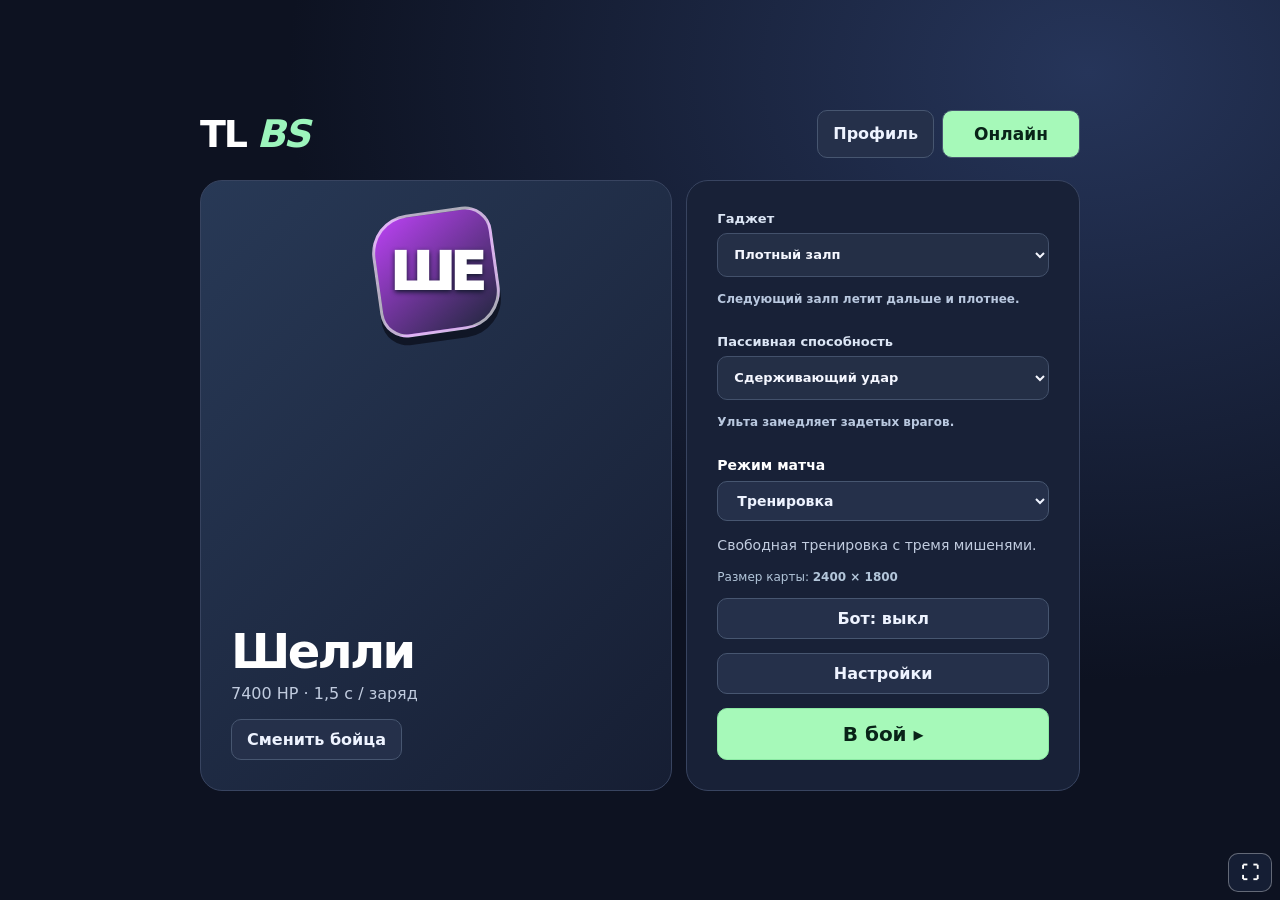
==== index.html @ cf193f2e "Add Bibi, Rico and Spike gadgets and star powers" ====
<!DOCTYPE html>
<html lang="ru">
<head>
    <meta charset="UTF-8">
    <meta name="viewport" content="width=device-width, initial-scale=1.0, maximum-scale=1.0, user-scalable=no, viewport-fit=cover">
    <title>TL BS</title>
    <link rel="stylesheet" href="css/style.css?v=20261128-release5">
</head>
<body>
<button id="fullscreen-toggle" type="button" aria-label="Полноэкранный режим" aria-pressed="false">⛶</button>

<div id="menu" class="screen active" style="display: flex;">
    <main class="lobby">
        <header class="topbar"><h1>TL <i>BS</i></h1><nav><button id="profile-open" class="btn">Профиль</button><button id="room-open" class="btn">Онлайн</button></nav></header>
        <section class="loadout" aria-label="Выбранный боец">
            <div id="char-preview" aria-hidden="true"><span id="crest"></span></div>
            <div class="fighter-info"><h2 id="active-name">Шелли</h2><p id="fighter-stats"></p>
            <button class="btn" onclick="changeScreen('brawlers')">Сменить бойца</button></div>
        </section>
        <section class="match-panel"><label>Гаджет<select id="gadget-choice"><option value="unique">Особый / щит</option><option value="heal">Восстановление здоровья</option></select></label><label>Пассивная способность<select id="passive-choice"><option value="unique">Особая (Динамайк: прыжок)</option><option value="reload">Быстрая перезарядка +10%</option></select></label><label class="mode-label">Режим матча<select id="mode">
            <option value="training">Тренировка</option><option value="skirmish">Бой с ботом</option>
            <option value="arms">Гонка вооружений</option><option value="duel">Дуэль · три бойца</option>
        </select></label><p id="mode-help"></p><p class="map-size-label">Размер карты: <b id="map-size">2400 × 1800</b></p>
        <label id="custom-limit" hidden>Устранений для победы <input type="number" id="kill-limit" value="5" min="1" max="50"></label>
        <div id="reserves" hidden><label>Второй боец<select id="reserve-two"></select></label><label>Третий боец<select id="reserve-three"></select></label></div>
        <button id="ai-toggle" class="btn" onclick="toggleAI()">Бот: выкл</button><button class="btn" id="settings-open" type="button">Настройки</button>
        <button class="play-btn btn" onclick="changeScreen('game')">В бой ▸</button></section>
    </main>
</div>
<div id="brawlers-screen" class="screen">
    <header class="roster-head"><h2>Бойцы</h2><input id="fighter-search" type="search" placeholder="Найти бойца" aria-label="Найти бойца"></header>
    <div class="scroll-container" id="list"></div><p id="search-empty" hidden>Нет бойцов с таким именем</p>
    <button class="btn confirm" onclick="changeScreen('menu')">Готово</button>
</div>

<div id="hud"><p id="tlbs-error" hidden role="status"></p><canvas id="minimap" width="156" height="114" aria-label="Мини-карта"></canvas>
    <button class="exit-btn" onclick="exitToMenu()">ВЫЙТИ</button>
    <div class="combat-readout" aria-label="Состояние бойца"><div class="ult-container"><div id="ult-bar"></div></div><div id="ammo-container" class="ammo-wrap"></div><output id="battle-fps" hidden></output></div><button id="tlbs-gadget" hidden type="button" onclick="tlbsUseGadget()" style="pointer-events:auto;position:fixed;right:24px;bottom:155px;background:#38ad63;color:white;border:2px solid #a4ffad;border-radius:50%;min-width:56px;min-height:56px;font-weight:bold;z-index:1000" title="Гаджет (G)" aria-label="Гаджет (G)">✦ 3</button>
    <ol id="race-leaders" hidden aria-label="Лидеры гонки"></ol>
    <section id="gem-panel" hidden aria-label="Захват кристаллов">
        <div class="gem-scores"><span>Мы <b id="gem-us">0</b></span><span>Соперники <b id="gem-them">0</b></span></div>
        <div id="gem-clock"></div><div id="gem-life"></div>
    </section>

    <div class="pin-system">
        <div id="pin-menu" class="pin-menu">
            <div class="pin-option" onclick="sendPin('👎')">👎</div>
            <div class="pin-option" onclick="sendPin('💎')">💎</div>
            <div class="pin-option" onclick="sendPin('🤬')">🤬</div>
            <div class="pin-option" onclick="sendPin('🤡')">🤡</div>
            <div class="pin-option" onclick="sendPin('☠️')">☠️</div>
        </div>
        <div class="pin-btn" title="Пины (E), выбор 1–5" onclick="togglePinMenu()">💬</div>
    </div>
</div>

<dialog id="settings-dialog" aria-label="Настройки игры"><h2>Настройки</h2><label>Сложность ботов <select id="bot-difficulty"><option value="easy">Лёгкая</option><option value="normal" selected>Обычная</option><option value="hard">Высокая</option></select></label><label>Графика <select id="graphics-quality"><option value="0">Экономия</option><option value="1" selected>Обычная</option><option value="2">Высокая</option></select></label><label>Показывать FPS <input id="show-fps" type="checkbox"></label><label>Прозрачность джойстика <input id="control-opacity" type="range" min="20" max="100" value="85"></label><label>Размер джойстика <input id="control-scale" type="range" min=".75" max="1.6" step=".05" value="1"></label><label>Чувствительность <input id="control-sensitivity" type="range" min=".5" max="2" step=".1" value="1"></label><label>Музыка <input id="music-volume" type="range" min="0" max="100" value="35"></label><label>Эффекты <input id="effects-volume" type="range" min="0" max="100" value="60"></label><button id="settings-close" class="btn" type="button">Готово</button></dialog><dialog id="profile-dialog" style="max-width:85vw;border:0;border-radius:16px;padding:20px;color:white;background:#18243c"><h2>Профиль</h2><label>Ник <input id="nickname" maxlength="24" autocomplete="off"></label><p id="profile-status" role="status" style="overflow-wrap:anywhere"></p><button id="profile-save" class="btn">Сохранить</button><button id="profile-sync" class="btn">Синхронизировать</button><button id="profile-close" class="btn">Закрыть</button></dialog><dialog id="room-dialog" style="max-width:85vw;background:#18243c;color:white;border:0;border-radius:16px"><h2>Онлайн-лобби</h2><input id="room-code" maxlength="6" placeholder="Код комнаты"><div class="room-actions"><button class="btn" id="room-create">Создать комнату</button><button class="btn" id="room-join">Подключиться</button></div><p id="room-status" role="status"></p><div id="room-members"></div><button class="btn" id="room-ready">Готов к матчу</button><select id="shared-mode" aria-label="Режим комнаты"><option value="ball">Броулбол 3×3</option><option value="knockout">Нокаут 3×3</option></select><div class="room-actions"><button class="btn" id="shared-play">Играть против участника</button><button class="btn" id="room-race">Гонка с ботами · общий топ</button><button class="btn" id="room-preview">Тест синхронизации</button><button class="btn" id="room-leave">Выйти</button><button class="btn" type="button" onclick="this.closest('dialog').close()">Закрыть</button></div></dialog><dialog id="guest-game"><strong id="guest-score"></strong><canvas id="guest-canvas"></canvas><p>Нажми на поле, чтобы идти. Потяни и отпусти для атаки или удара по мячу.</p><button class="btn" id="guest-leave">Выйти</button></dialog><canvas id="gameCanvas"></canvas>

<script src="js/audio.js"></script>
<script src="js/brawlers.js"></script>
<dialog id="result" oncancel="event.preventDefault()"><h2 id="result-text"></h2><p id="result-total"></p><button class="btn" onclick="this.closest('dialog').close();current=selectedFighter;initGame()">Реванш</button><button class="btn" onclick="this.closest('dialog').close();exitToMenu()">В меню</button></dialog>
<script src="js/roster.js?v=20261128-release16"></script>
<script src="js/gems.js"></script>
<script src="js/pitch.js?v=20261128-release5"></script>
<script src="js/objectives.js?v=20261128-release12"></script>
<script src="js/bots.js?v=20261128-release6"></script>
<script src="js/match.js?v=20261128-release6"></script>
<script src="js/aim.js?v=20261128-release16"></script>
<script src="js/summons.js?v=20261128-release10"></script>
<script src="js/hammer.js?v=20261128-release16"></script>
<script src="js/waves.js?v=20261128-release16"></script>
<script src="js/canvas-state.js"></script>
<script src="js/game.js?v=20261128-release16"></script>
<script src="js/combat.js?v=20261128-release16"></script>
<script src="js/controls.js?v=20261128-release16"></script>
<script src="js/lobby.js?v=20261128-release2"></script>
<script type="module" src="js/main.js?v=20261128-release5"></script>
</body>
</html>
---- css/style.css ----
body { margin: 0; background: #004dc0; font-family: 'Arial Black', sans-serif; overflow: hidden; color: white; touch-action: none; }
        .screen { position: absolute; width: 100vw; height: 100vh; display: none; flex-direction: column; align-items: center; justify-content: center; z-index: 20; }
        #menu { display: flex; background: radial-gradient(circle, #0066ff, #003399); }
        .btn { background: #ffcc00; border: 4px solid #000; padding: 10px 20px; border-radius: 12px; color: #000; cursor: pointer; text-transform: uppercase; font-size: 14px; margin: 5px; box-shadow: 0 4px #b38f00; z-index: 50; }
        .play-btn { padding: 20px 80px; font-size: 30px; background: #00ff00; margin-top: 20px; }
        .scroll-container { width: 90%; height: 60%; overflow-y: auto; display: flex; flex-wrap: wrap; justify-content: center; padding: 10px; border: 2px solid #555; border-radius: 15px; background: #222; }
        .card { width: 110px; height: 140px; background: #333; border: 3px solid #fff; border-radius: 15px; margin: 10px; text-align: center; cursor: pointer; display: flex; flex-direction: column; overflow: hidden; }
        canvas { display: none; background: #2e7d32; }
        #hud { position: absolute; top: 10px; width: 100%; display: none; flex-direction: column; align-items: center; z-index: 30; pointer-events: none; }
        .exit-btn { position: absolute; top: 10px; left: 10px; z-index: 40; background: #ff4444; color: white; border: 3px solid black; padding: 8px 15px; border-radius: 8px; pointer-events: auto; }
        .ult-container { width: 150px; height: 16px; background: #333; border: 2px solid #fff; border-radius: 8px; overflow: hidden; }
        #ult-bar { width: 0%; height: 100%; background: #ffff00; }
        .ammo-wrap { display: flex; gap: 4px; margin-top: 5px; }
        .ammo-cell { width: 35px; height: 8px; background: #555; border: 1px solid #fff; border-radius: 4px; }
        .ammo-fill { width: 100%; height: 100%; background: #ffaa00; }
        .pin-system { position: absolute; right: 25px; top: 400%; display: flex; align-items: center; z-index: 100; pointer-events: auto; }
        .pin-btn { background: rgba(0, 0, 0, 0.7); border: 3px solid white; border-radius: 12px; width: 50px; height: 50px; font-size: 24px; cursor: pointer; display: flex; align-items: center; justify-content: center; box-shadow: 0 4px #000; }
        .pin-menu { position: absolute; right: 65px; display: none; gap: 8px; background: rgba(0,0,0,0.7); padding: 8px; border-radius: 15px; border: 2px solid rgba(255,255,255,0.2); flex-direction: column; }
        .pin-option { background: white; border-radius: 50%; width: 42px; height: 42px; display: flex; align-items: center; justify-content: center; font-size: 24px; border: 2px solid #333; cursor: pointer; }
        .ai-btn { background: #ff4444 !important; color: white !important; margin-top: 10px; border-width: 3px; }
    body { touch-action: auto; }
canvas { touch-action: none; }
#menu,#brawlers-screen { background: radial-gradient(ellipse at 50% 15%,#293968,#11162b 68%); }
.screen { height:100dvh; }
.scroll-container { touch-action:pan-y; overscroll-behavior:contain; align-content:flex-start; background:#131a32; }
.card { color:white; padding:0; background:#202b48; transition:transform .15s,border-color .15s; }
.card[aria-pressed="true"] { border-color:#ffd05a; box-shadow:0 0 0 3px #ae7329; }
.btn { font-weight:800; transition:transform .12s,filter .12s; }
.btn:active,.card:active { transform:translateY(2px); }
.btn:focus-visible,.card:focus-visible { outline:3px solid #78ebff; outline-offset:3px; }
@media (prefers-reduced-motion:reduce) { .btn,.card { transition:none; } }
.mode-label { display:flex; align-items:center; gap:.6rem; margin:.5rem; font-size:.85rem; }
.mode-label select, #result { color:white; background:#202c49; border:1px solid #7589b1; border-radius:12px; padding:.65rem; }
#result::backdrop { background:#081124cc; }
@media (max-height:650px) { #menu { justify-content:flex-start; overflow-y:auto; } #menu h1,#menu h2 { margin:.3rem; } #char-preview { flex-shrink:0; } }
* {box-sizing:border-box}
[hidden] {display:none!important}
body {font-family:Inter,system-ui,sans-serif;background:#0c1120}
#menu,#brawlers-screen {background:radial-gradient(ellipse at 85% 8%,#26355a,transparent 52%),#0d1221;padding:clamp(12px,3vw,36px);overflow:auto}
.lobby {width:min(880px,100%);margin:auto;display:grid;grid-template-columns:1.2fr 1fr;gap:14px}
.topbar,.roster-head {display:flex;align-items:center;justify-content:space-between;gap:12px}
.topbar {grid-column:1/-1;margin-bottom:8px}
.topbar h1,.roster-head h2 {margin:0;font-size:clamp(24px,4vw,38px);letter-spacing:-.06em}
.topbar i {color:#9cf5bc}
.btn,.mode-label select,#reserves select,#fighter-search,.exit-btn {font:inherit;font-weight:650;color:#eef3ff;background:#25304a;border:1px solid #475670;border-radius:10px;box-shadow:none;text-transform:none;padding:10px 15px;margin:0}
nav {display:flex;gap:8px}
.loadout,.match-panel {border:1px solid #384460;border-radius:22px;padding:clamp(16px,3vw,30px);background:#182137}
.loadout {display:flex;flex-direction:column;justify-content:space-between;gap:20px;background:linear-gradient(135deg,#283956,#161e33)}
#char-preview {display:grid;place-items:center;align-self:center;width:122px;height:122px;transform:rotate(-8deg);border-radius:32% 22% 32% 22%;background:linear-gradient(145deg,var(--accent),#20273c);border:3px solid #ffffff9c;box-shadow:0 8px 0 #101626}
#crest,.glyph {font-weight:950;text-shadow:0 2px 5px #10182a;letter-spacing:-.08em}
#crest {transform:rotate(8deg);font-size:52px}
.fighter-info h2 {margin:0;font-size:clamp(28px,5vw,48px);letter-spacing:-.055em}
#fighter-stats,#mode-help,.card small {color:#c1ccdf}
#fighter-stats {margin:5px 0 16px}
.match-panel,.mode-label,#reserves label {display:flex;flex-direction:column;align-items:stretch;gap:8px;margin:0}
.match-panel {justify-content:center;gap:14px}
.mode-label,#reserves label {font-weight:650;font-size:14px}
#mode-help {margin:0;font-size:14px;line-height:1.5}
#reserves {display:grid;grid-template-columns:1fr 1fr;gap:8px}
#reserves select {min-width:0;width:100%}
.play-btn,.confirm {background:#a6f9b9;color:#092318;border-color:#8be9a3}
.play-btn {font-size:20px;padding:13px}
.ai-btn {background:#24354b!important}
.roster-head,.scroll-container {width:min(900px,100%)}
#list {display:grid;grid-template-columns:repeat(auto-fill,minmax(102px,1fr));gap:10px;margin:16px 0;border:0;background:transparent;height:auto;max-height:68dvh;padding:5px}
.card {display:grid;justify-items:start;gap:4px;width:auto;height:auto;margin:0;padding:12px;color:#fff;text-align:left;border:2px solid #36445f;border-radius:14px;background:#1b263d}
.glyph {display:grid;place-items:center;width:44px;height:44px;border-radius:13px;background:linear-gradient(135deg,var(--accent),#252c43);font-size:19px}
.card[aria-pressed="true"] {border-color:#a6f9b9;box-shadow:none;background:#253c40}
#fighter-search {width:min(190px,52vw)}
dialog {max-height:85dvh;overflow:auto}
@media(max-width:620px) {
.lobby {grid-template-columns:1fr}
.loadout {flex-direction:row;align-items:center;justify-content:flex-start;gap:16px}
#char-preview {width:78px;height:78px;flex-shrink:0}
#crest {font-size:32px}
#fighter-stats {margin:4px 0 10px}
}
@media(hover:hover) {button:hover {filter:brightness(1.14)}}
@media(prefers-reduced-motion:no-preference) {.loadout,.match-panel {animation:enter-panel .24s ease-out}@keyframes enter-panel {from {opacity:0;transform:translateY(6px)} to {opacity:1;transform:none}}}
#pin-menu {counter-reset:pin}
.pin-option {position:relative}
.pin-option::after {counter-increment:pin;content:counter(pin);position:absolute;right:-3px;bottom:-2px;font:700 11px system-ui;color:white;background:#22304c;border-radius:50%;padding:2px 5px}
#race-leaders {position:absolute;right:10px;top:0;margin:0;padding:6px 8px 6px 24px;background:#172037d9;border-radius:8px;font:600 12px system-ui}
@media(prefers-reduced-motion:no-preference) {
.pin-menu {animation:pin-open .22s ease-out}
@keyframes pin-open {from {opacity:0;transform:translateX(6px)} to {opacity:1;transform:translateX(0)}}
#ult-bar,.ammo-fill {transition:width .12s linear}
}
#guest-game {background:#17223a;color:white;border:0;border-radius:14px;text-align:center;width:min(94vw,850px)}
#guest-canvas {display:block;max-width:100%;max-height:70dvh;width:auto;height:auto;margin:8px auto;touch-action:none}
#gem-panel {position:fixed;bottom:max(12px,env(safe-area-inset-bottom));left:50%;transform:translateX(-50%);width:max-content;max-width:65vw;padding:8px 13px;background:#111828f2;border:1px solid #6d728d;border-radius:12px;text-align:center;color:#f3f3fa;font:600 13px/1.4 system-ui;pointer-events:none}
.gem-scores {display:flex;align-items:center;justify-content:center;gap:14px}
.gem-scores span:first-child {color:#8ae5ff}
.gem-scores span:last-child {color:#ffaaa4}
.gem-scores b {font-size:19px;font-variant-numeric:tabular-nums}
#gem-life:not(:empty) {border-top:1px solid #5d687e;margin-top:4px;color:#bceaff}

#gameCanvas{width:100vw;height:100dvh;touch-action:none}
#fullscreen-toggle{position:fixed;right:max(8px,env(safe-area-inset-right));bottom:max(8px,env(safe-area-inset-bottom));z-index:110;background:#172037df;color:white;border:1px solid #ffffff55;border-radius:10px;padding:8px 12px;font:600 18px system-ui;touch-action:manipulation}
#hud{top:max(8px,env(safe-area-inset-top))}
@media(max-width:700px){.topbar{flex-wrap:wrap}.lobby{min-width:0}.loadout,.match-panel{min-width:0}.pin-system{right:8px;top:65px}.pin-btn{width:38px;height:38px;font-size:18px}.exit-btn{padding:6px 9px;font-size:12px}.ult-container{width:110px}.ammo-cell{width:25px}}

#brawlers-screen{justify-content:flex-start;gap:12px;padding-top:max(16px,env(safe-area-inset-top));padding-bottom:70px;overflow:hidden}
.roster-head{flex-shrink:0}
#list{flex:1;min-height:0;max-height:none;grid-auto-rows:minmax(112px,max-content);align-content:start;overflow-y:auto;touch-action:pan-y;margin:0}
#list .card{min-height:112px;overflow:visible;align-content:start}
.confirm{flex-shrink:0}
#hud .pin-system{top:58px;right:10px;align-items:flex-start}
#hud .pin-menu{top:0;right:calc(100% + 8px);max-height:calc(100dvh - 120px);overflow:auto;touch-action:pan-y}
@media(max-width:480px){#list{grid-template-columns:repeat(3,minmax(0,1fr));gap:8px}#list .card{padding:8px;font-size:12px}.roster-head h2{font-size:23px}}

#minimap{position:fixed;right:12px;top:12px;display:block;width:156px;height:114px;background:#172b3d;border:1px solid #90a9bc80;border-radius:12px;box-shadow:0 8px 22px #0006;pointer-events:none}
.map-size-label{font:500 12px system-ui;color:#b3c6da;margin:0}
@media(max-width:600px){#minimap{width:110px;height:81px;top:44px;right:8px}}

#settings-dialog{width:min(92vw,440px);border:1px solid #48627c;border-radius:18px;background:#152137;color:#eff5ff;padding:22px}
#settings-dialog::backdrop{background:#040b15cc}
#settings-dialog label{display:grid;gap:7px;font:600 14px system-ui;margin:18px 0}
#settings-dialog input{width:100%;accent-color:#a6f9b9}

/* Online lobby: responsive controls and clear action hierarchy. */
#room-open{min-width:138px;min-height:48px;background:#a6f9b9;color:#092318;font-size:17px}
#room-dialog{box-sizing:border-box;width:min(720px,94vw);max-width:94vw!important;padding:clamp(18px,4vw,32px);border:1px solid #475670!important;box-shadow:0 24px 90px #0008;}
#room-dialog::backdrop{background:#080d19bd;backdrop-filter:blur(9px)}
#room-dialog h2{font-size:28px;margin:0 0 20px;letter-spacing:-.04em}
#room-dialog .btn,#room-dialog input,#room-dialog select{box-sizing:border-box;min-height:48px;font:600 15px system-ui;border-radius:12px;padding:12px;color:#eef3ff;background:#25344d;border:1px solid #52647d;}
#room-dialog input,#room-dialog select{width:100%;min-width:0}
.room-actions{display:grid;grid-template-columns:1fr 1fr;gap:10px;margin:12px 0}
#room-dialog #shared-play,#room-dialog #room-create{background:#a6f9b9;color:#092318;border-color:#a6f9b9}
#room-members{display:grid;gap:8px;margin:14px 0;overflow-wrap:anywhere}
#room-status{color:#bdcce1;overflow-wrap:anywhere}
#room-preview{display:none!important}
@media(max-width:480px){.room-actions{grid-template-columns:1fr}#room-dialog h2{font-size:24px}}

.match-panel label:has(#gadget-choice),.match-panel label:has(#passive-choice){display:grid;gap:7px;font-size:13px;font-weight:700;color:#dce6f5}.match-panel #gadget-choice,.match-panel #passive-choice{width:100%;min-height:44px;padding:10px 12px;border:1px solid #43516b;border-radius:10px;background:#242f46;color:#f5f7ff;font:inherit;color-scheme:dark}

/* Distinct silhouettes for currently implemented gadgets. */
#tlbs-gadget{display:flex!important;align-items:center;justify-content:center;flex-direction:column;gap:2px;box-shadow:0 6px 22px #0008;transition:background .15s,filter .15s,transform .15s}
#tlbs-gadget[hidden]{display:none!important}
#tlbs-gadget:active:not(:disabled){transform:scale(.91)}
#tlbs-gadget:disabled{filter:grayscale(1);cursor:not-allowed}
.tlbs-gadget-symbol{position:relative;width:29px;height:23px;display:block}
.tlbs-gadget-count{font:800 12px/1 system-ui}
.tlbs-gadget-symbol:before,.tlbs-gadget-symbol:after{content:'';position:absolute;box-sizing:border-box}
.tlbs-gadget-symbol[data-symbol=pig]:before{width:26px;height:19px;left:1px;top:2px;background:#ffafd0;border:3px solid #612c4d;border-radius:48%}
.tlbs-gadget-symbol[data-symbol=pig]:after{width:9px;height:4px;left:10px;top:0;background:#612c4d;border-radius:3px}
.tlbs-gadget-symbol[data-symbol=coins]:before{width:25px;height:15px;left:2px;top:4px;background:repeating-linear-gradient(90deg,#c58b23 0 3px,#ffe585 3px 6px);border:2px solid #6f4d20;border-radius:5px;transform:rotate(-17deg)}
.tlbs-gadget-symbol[data-symbol=spinner]:before{width:8px;height:22px;left:11px;top:0;background:#ffce62;border:2px solid #804333;border-radius:4px;transform:rotate(45deg)}
.tlbs-gadget-symbol[data-symbol=spinner]:after{width:22px;height:8px;left:4px;top:7px;background:#f16c58;border:2px solid #804333;border-radius:4px;transform:rotate(45deg)}
.tlbs-gadget-symbol[data-symbol=spark]:before{width:24px;height:24px;left:3px;top:0;background:#ffe279;clip-path:polygon(50% 0,63% 35%,100% 50%,63% 63%,50% 100%,36% 63%,0 50%,36% 35%)}
.tlbs-gadget-symbol[data-symbol=dice]:before{width:23px;height:23px;left:3px;background:#e9dff6;border:3px solid #6d4e88;border-radius:5px;transform:rotate(-12deg)}
.tlbs-gadget-symbol[data-symbol=dice]:after{width:5px;height:5px;left:12px;top:9px;background:#6d4e88;border-radius:50%;box-shadow:-6px -5px #6d4e88,6px 5px #6d4e88}
.tlbs-gadget-symbol[data-symbol=candy]:before{width:15px;height:15px;left:8px;top:4px;background:#f879b7;border:3px solid #fff0b5;border-radius:50%;box-shadow:0 0 0 2px #9b3a70}
.tlbs-gadget-symbol[data-symbol=candy]:after{width:28px;height:11px;left:1px;top:6px;background:#f9bf7b;clip-path:polygon(0 0,30% 50%,0 100%,100% 100%,70% 50%,100% 0);z-index:-1}
.tlbs-gadget-symbol[data-symbol=shield]:before{width:26px;height:25px;left:2px;top:0;background:#b9dfed;border:3px solid #375f85;clip-path:polygon(50% 0,95% 15%,85% 72%,50% 100%,15% 72%,5% 15%)}
.tlbs-gadget-symbol[data-symbol=hourglass]:before{width:18px;height:23px;left:6px;border:3px solid #f7daa3;clip-path:polygon(0 0,100% 0,56% 50%,100% 100%,0 100%,44% 50%)}
#tlbs-error{position:fixed;top:70px;left:50%;transform:translateX(-50%);z-index:1002;background:#68283c;color:#fff;border:1px solid #ed8ca9;border-radius:12px;padding:10px 16px;font:600 12px system-ui;pointer-events:none;max-width:90vw}
.tlbs-gadget-svg{display:block;width:25px;height:25px;margin:auto;color:#fff}
.tlbs-gadget-svg svg{display:block;width:100%;height:100%}

.combat-readout {
    display: grid;
    justify-items: center;
    gap: 5px;
    padding: 7px 12px;
    background: #16251edc;
    border: 1px solid #cfe1d46b;
    border-radius: 10px;
}
.combat-readout .ammo-wrap { margin-top: 0; }
#battle-fps { color: #dce6d4; font: 11px ui-monospace, monospace; }
#battle-fps[hidden] { display: none; }
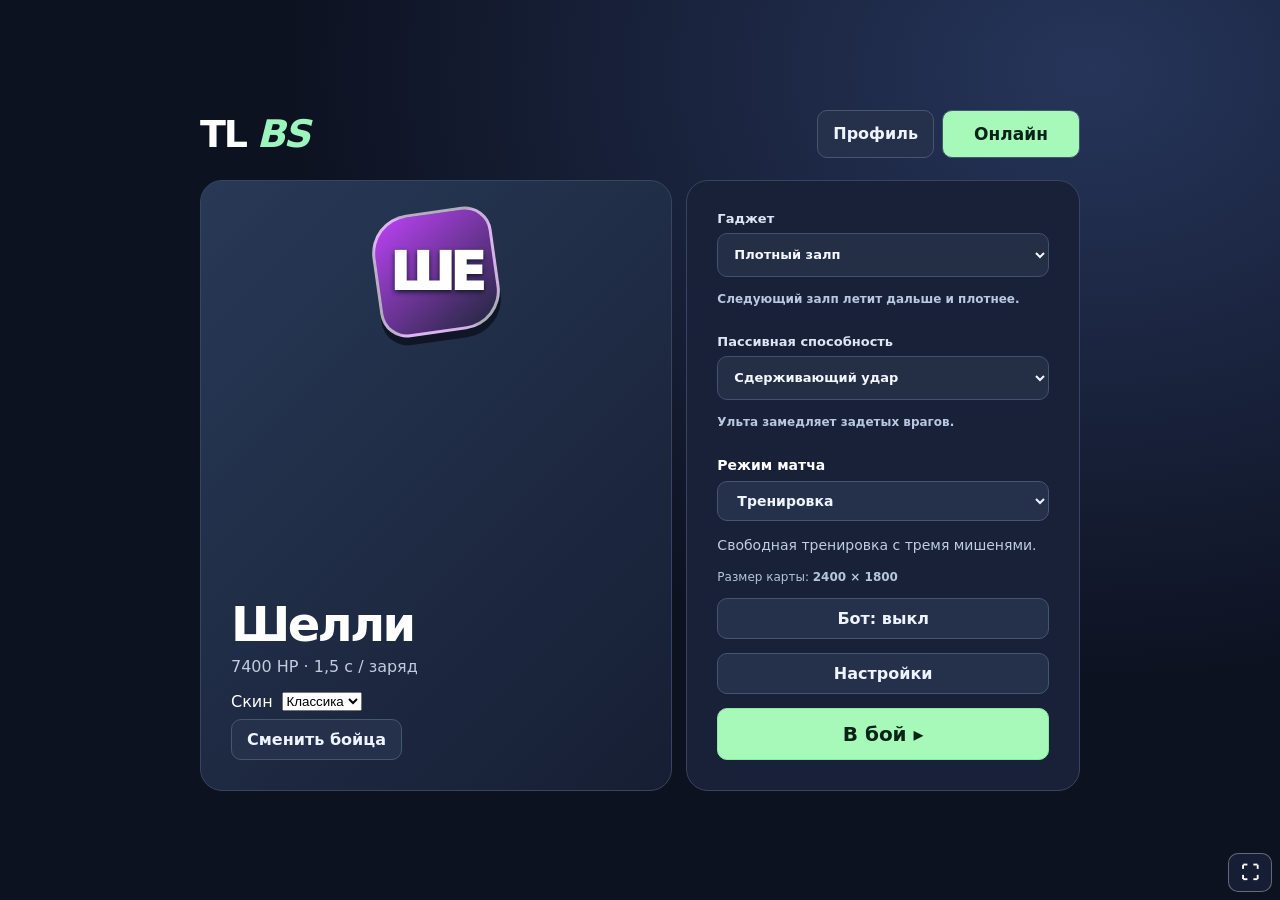
==== commit e9426d72: "Improve aimed supers and add six fighters with selectable skins" ====
--- a/index.html
+++ b/index.html
@@ -4,7 +4,7 @@
     <meta charset="UTF-8">
     <meta name="viewport" content="width=device-width, initial-scale=1.0, maximum-scale=1.0, user-scalable=no, viewport-fit=cover">
     <title>TL BS</title>
-    <link rel="stylesheet" href="css/style.css?v=20261128-release5">
+    <link rel="stylesheet" href="css/style.css?v=20261128-release21">
 </head>
 <body>
 <button id="fullscreen-toggle" type="button" aria-label="Полноэкранный режим" aria-pressed="false">⛶</button>
@@ -14,8 +14,8 @@
         <header class="topbar"><h1>TL <i>BS</i></h1><nav><button id="profile-open" class="btn">Профиль</button><button id="room-open" class="btn">Онлайн</button></nav></header>
         <section class="loadout" aria-label="Выбранный боец">
             <div id="char-preview" aria-hidden="true"><span id="crest"></span></div>
-            <div class="fighter-info"><h2 id="active-name">Шелли</h2><p id="fighter-stats"></p>
-            <button class="btn" onclick="changeScreen('brawlers')">Сменить бойца</button></div>
+            <div class="fighter-info"><h2 id="active-name">Шелли</h2><p id="fighter-stats"></p><p id="fighter-super" hidden></p>
+            <label>Скин <select id="skin-choice"></select></label><button class="btn" onclick="changeScreen('brawlers')">Сменить бойца</button></div>
         </section>
         <section class="match-panel"><label>Гаджет<select id="gadget-choice"><option value="unique">Особый / щит</option><option value="heal">Восстановление здоровья</option></select></label><label>Пассивная способность<select id="passive-choice"><option value="unique">Особая (Динамайк: прыжок)</option><option value="reload">Быстрая перезарядка +10%</option></select></label><label class="mode-label">Режим матча<select id="mode">
             <option value="training">Тренировка</option><option value="skirmish">Бой с ботом</option>
@@ -59,21 +59,22 @@
 <script src="js/audio.js"></script>
 <script src="js/brawlers.js"></script>
 <dialog id="result" oncancel="event.preventDefault()"><h2 id="result-text"></h2><p id="result-total"></p><button class="btn" onclick="this.closest('dialog').close();current=selectedFighter;initGame()">Реванш</button><button class="btn" onclick="this.closest('dialog').close();exitToMenu()">В меню</button></dialog>
-<script src="js/roster.js?v=20261128-release16"></script>
-<script src="js/gems.js"></script>
-<script src="js/pitch.js?v=20261128-release5"></script>
-<script src="js/objectives.js?v=20261128-release12"></script>
+<script src="js/roster.js?v=20261128-release21"></script>
+<script src="js/skins.js"></script>
+<script src="js/gems.js?v=20261128-release18"></script>
+<script src="js/pitch.js?v=20261128-release21"></script>
+<script src="js/objectives.js?v=20261128-release17"></script>
 <script src="js/bots.js?v=20261128-release6"></script>
 <script src="js/match.js?v=20261128-release6"></script>
-<script src="js/aim.js?v=20261128-release16"></script>
+<script src="js/aim.js?v=20261128-release21"></script>
 <script src="js/summons.js?v=20261128-release10"></script>
 <script src="js/hammer.js?v=20261128-release16"></script>
-<script src="js/waves.js?v=20261128-release16"></script>
+<script src="js/waves.js?v=20261128-release18"></script>
 <script src="js/canvas-state.js"></script>
-<script src="js/game.js?v=20261128-release16"></script>
-<script src="js/combat.js?v=20261128-release16"></script>
-<script src="js/controls.js?v=20261128-release16"></script>
-<script src="js/lobby.js?v=20261128-release2"></script>
-<script type="module" src="js/main.js?v=20261128-release5"></script>
+<script src="js/game.js?v=20261128-release21"></script>
+<script src="js/combat.js?v=20261128-release21"></script>
+<script src="js/controls.js?v=20261128-release21"></script>
+<script src="js/lobby.js?v=20261128-release21"></script>
+<script type="module" src="js/main.js?v=20261128-release21"></script>
 </body>
 </html>
--- a/css/style.css
+++ b/css/style.css
@@ -10,7 +10,7 @@
         #hud { position: absolute; top: 10px; width: 100%; display: none; flex-direction: column; align-items: center; z-index: 30; pointer-events: none; }
         .exit-btn { position: absolute; top: 10px; left: 10px; z-index: 40; background: #ff4444; color: white; border: 3px solid black; padding: 8px 15px; border-radius: 8px; pointer-events: auto; }
         .ult-container { width: 150px; height: 16px; background: #333; border: 2px solid #fff; border-radius: 8px; overflow: hidden; }
-        #ult-bar { width: 0%; height: 100%; background: #ffff00; }
+        #ult-bar { width: 0%; height: 100%; background: #ffff00; font-size: 12px; text-align: center; color: #172033; }
         .ammo-wrap { display: flex; gap: 4px; margin-top: 5px; }
         .ammo-cell { width: 35px; height: 8px; background: #555; border: 1px solid #fff; border-radius: 4px; }
         .ammo-fill { width: 100%; height: 100%; background: #ffaa00; }
@@ -171,3 +171,10 @@
 .combat-readout .ammo-wrap { margin-top: 0; }
 #battle-fps { color: #dce6d4; font: 11px ui-monospace, monospace; }
 #battle-fps[hidden] { display: none; }
+
+#ult-bar.ready { background: #ff00ff; }
+
+.fighter-info label { display: flex; gap: .55rem; align-items: center; margin: .45rem 0; }
+#char-preview[data-skin="1"] { border-color: var(--skin-trim); box-shadow: inset 0 0 20px #79efff55; }
+#char-preview[data-skin="2"] { border-color: var(--skin-trim); background-image: repeating-linear-gradient(135deg, transparent 0 13px, #f6c26925 13px 16px); }
+#char-preview[data-skin="1"] #crest, #char-preview[data-skin="2"] #crest { color: var(--skin-emblem); }
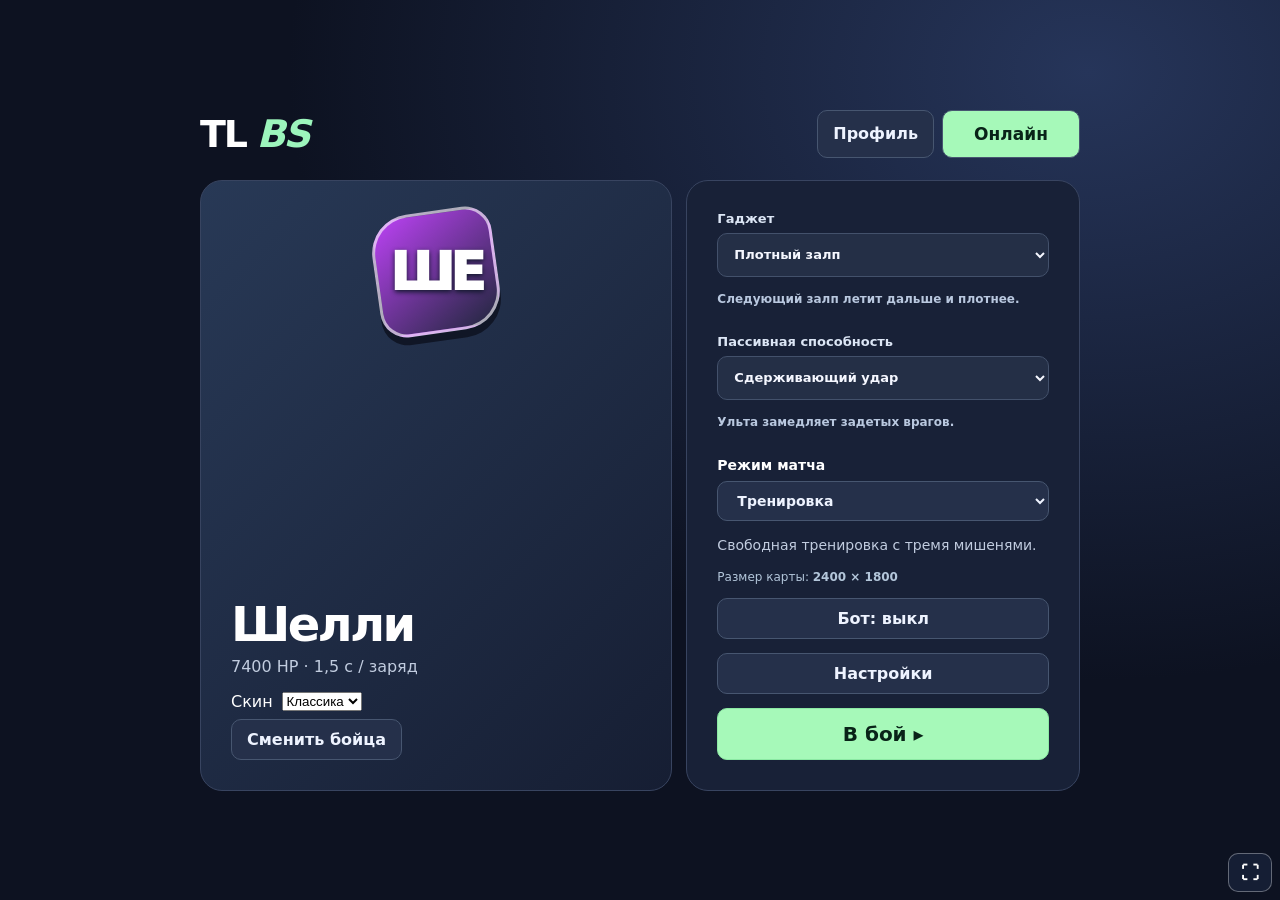
==== commit 4369536a: "Extend Fang super and preserve charge between rounds" ====
--- a/index.html
+++ b/index.html
@@ -63,10 +63,10 @@
 <script src="js/skins.js"></script>
 <script src="js/gems.js?v=20261128-release18"></script>
 <script src="js/pitch.js?v=20261128-release21"></script>
-<script src="js/objectives.js?v=20261128-release17"></script>
+<script src="js/objectives.js?v=20261128-release22"></script>
 <script src="js/bots.js?v=20261128-release6"></script>
-<script src="js/match.js?v=20261128-release6"></script>
-<script src="js/aim.js?v=20261128-release21"></script>
+<script src="js/match.js?v=20261128-release22"></script>
+<script src="js/aim.js?v=20261128-release22"></script>
 <script src="js/summons.js?v=20261128-release10"></script>
 <script src="js/hammer.js?v=20261128-release16"></script>
 <script src="js/waves.js?v=20261128-release18"></script>
